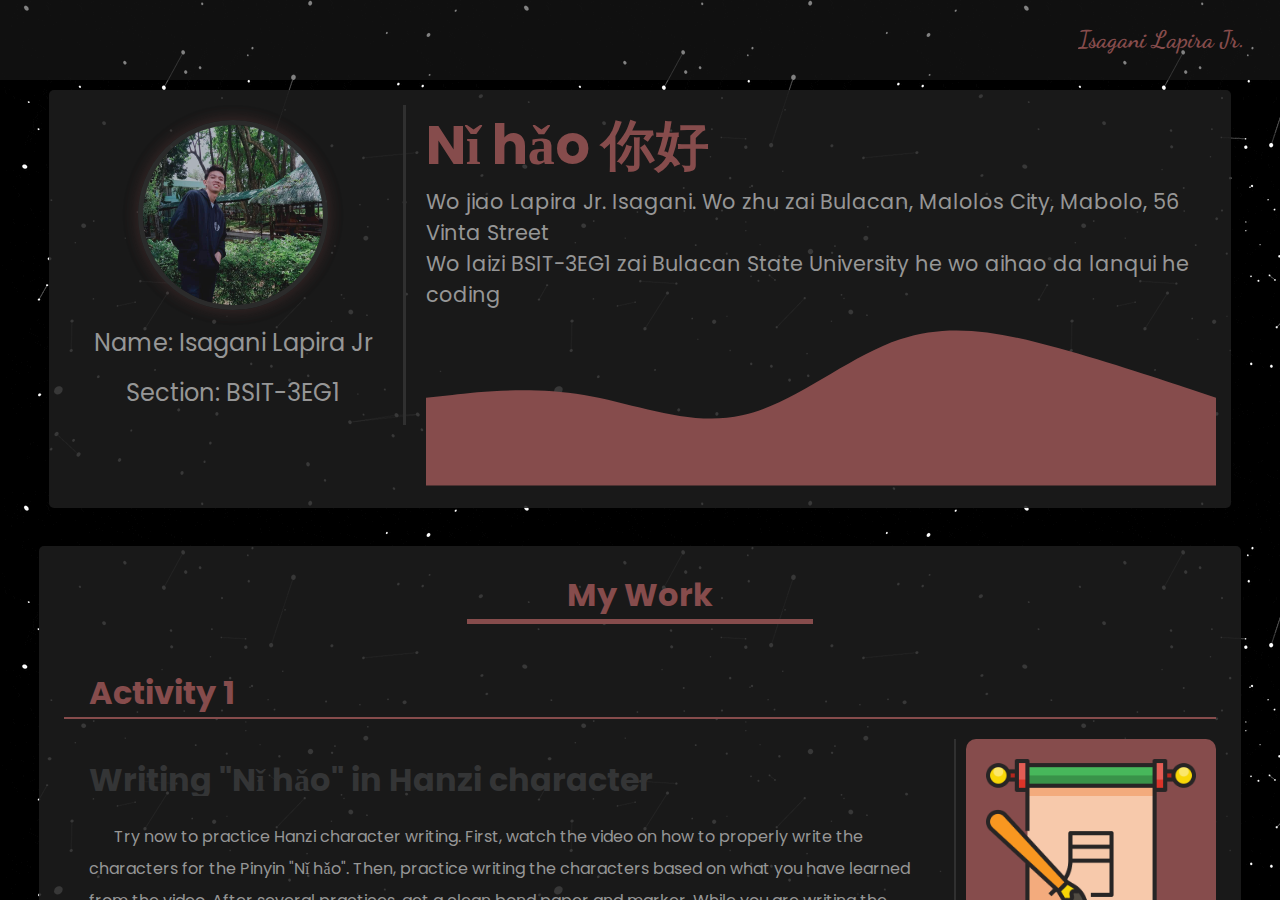
==== index.html @ 78a01599 "Update index.html" ====
<!DOCTYPE html>
<html lang="en">
<head>
    <meta charset="UTF-8">
    <meta http-equiv="X-UA-Compatible" content="IE=edge">
    <meta name="viewport" content="width=device-width, initial-scale=1.0">
    <title>Isagani Lapira Jr | Portfolio</title>

    <link rel="stylesheet" href="style.css">
    
    <link rel="preconnect" href="https://fonts.googleapis.com">
    <link rel="preconnect" href="https://fonts.gstatic.com" crossorigin>
    <link href="https://fonts.googleapis.com/css2?family=Dancing+Script:wght@500&family=Freehand&family=Montserrat:ital,wght@0,400;0,700;1,400;1,600;1,700;1,800&family=Poppins:ital,wght@0,400;0,700;1,400&family=Roboto:wght@300;400;500&family=Source+Sans+Pro:ital@1&display=swap" rel="stylesheet">

</head>
<body>
    
    <div class="container">
        <div class="navPart">
            <span>Isagani Lapira Jr.</span>
        </div>

        <div class="headingPart">
            <div class="profileSection">
                <img src="profile.jpg" alt="profile picture"/>
                <p>Name: Isagani Lapira Jr</p>
                <p>Section: BSIT-3EG1</p>
            </div>

            <div class="welcomingSection">
                <h1>Nǐ hǎo 你好</h1>
                <p>Wo jiao Lapira Jr. Isagani. Wo zhu zai Bulacan, Malolos City, Mabolo, 56 Vinta Street</p>
                <p>Wo laizi BSIT-3EG1 zai Bulacan State University he wo aihao da lanqui he coding</p>
                
                <svg xmlns="http://www.w3.org/2000/svg" viewBox="0 0 1440 320"><path fill="rgb(134, 76, 76)" fill-opacity="1" d="M0,160L48,154.7C96,149,192,139,288,154.7C384,171,480,213,576,192C672,171,768,85,864,53.3C960,21,1056,43,1152,69.3C1248,96,1344,128,1392,144L1440,160L1440,320L1392,320C1344,320,1248,320,1152,320C1056,320,960,320,864,320C768,320,672,320,576,320C480,320,384,320,288,320C192,320,96,320,48,320L0,320Z"></path></svg>
            </div>
        </div>

        <div class="myWork">
            <h1>My Work</h1>
            <br/>
            <div class="activitiesContainer">

                <div class="activitySection">
                    <h1 class="left">Activity 1</h1>
                    <div class="about">
                        <div class="description">
                            <p id="title">Writing "Nǐ hǎo" in Hanzi character</p>
                            <p><span>Try now</span> to practice Hanzi character writing.  First, watch the video on how to properly write the characters for the Pinyin "Nǐ hǎo".  Then, practice writing the characters based on what you have learned from the video.  
                                After several practices, get a clean bond paper and marker.  While you are writing the characters, record a short video.  Be sure that you are clearly showing how you are writing the Hanzi characters, and your face should also be seen during recording. 
                                Don't forget to put your details in the upper left corner of your bond paper [LastName,FirstName MI.], [Course, Year, Section, Group]. Follow the correct filename format: DelaCruzJuanBSIT3XG1_FL301_Activity1.mp4.  Upload your file on the folder link provided here</p>

                                <a href="activity1.html" id="act" target="_blank">Activity 1</a>
                        </div>
                        <img src="activity1.png" alt="">
                    </div>
                </div>

                <!-- Act 2-->
                <div class="activitySection">
                    <h1 class="right">Activity 2</h1>
                    <div class="about">
                        <img src="listen.png" alt="">
                        <div class="description">
                            <p class="title2">Practicing Pronounciation</p>
                            <p class="descript2"><span>LISTENING</span> LISTENING and SPEAKING Activity. Listen to the given audio files (FL 310 Class Site).  Practice the correct pronunciation of 
                                the Mandarin phases and record your own audio file reciting the five phrases.  Save your audio file.</p>
                            
                            <a href="activity2.html" id="act2" target="_blank">Activity 2</a>
                        </div>
                    </div>
                </div>

                
                <!-- act 3 -->
                <div class="activitySection">
                    <h1 class="left">Activity 3</h1>
                    <div class="about">
                        <div class="description">
                            <p id="title"> Introduce Yourself in Mandarin</p>
                            <p><span>Get</span> Get a partner from your FL 301 classmates.  Watch the video on "How to Introduce Yourself in Mandarin?" on FL 301 Class Site.  
                                Based on the video and UNIT 1 lessons that you have learned, do your virtual conversation through Google Meet/Zoom/MS Teams Meeting/ FaceTime/ FB Messenger, etc.  
                                Be sure to record your conversation using screen recording (or using any video recording features depending on the apps that you prefer to use).  Practice your dialogues several times to master the correct pronunciation before having your recorded conversation.</p>
                        
                            <a href="activity3.html" id="act" target="_blank">Activity 3</a>
                        </div>
                        <img src="handshake.png" alt="">
                    </div>
                </div>


                <!-- Act 4-->
                <div class="activitySection">
                    <h1 class="right">Activity 4</h1>
                    <div class="about">
                        <img src="soccer-player.png" alt="">
                        <div class="description">
                            <p class="title2">Introduce your friend</p>
                            <p class="descript2"><span>Record</span> Record a short video wherein you are going to show a picture of your best friend.  
                                Introduce your best friend and tell us something about him/her.  Also, share with us what ball game is he/she interested to play and/or what language does he/she is interested to study.  
                                You may include other related contents.  Please ensure that your video will not exceed 2 minutes.</p>
                        
                            <a href="activity4.html" id="act2" target="_blank">Activity 4</a>
                        </div>
                    </div>
                </div>

                <!-- act 5 -->
                <div class="activitySection">
                    <h1 class="left">Activity 5</h1>
                    <div class="about">
                        <div class="description">
                            <p id="title"> Happy Birthday in Mandarin</p>
                            <p><span>Get</span>Using a piece of bond paper and a board marker, write the Hanzi characters for "Happy birthday!". Record a video while you are writing the Hanzi characters and show your output. 
                                Greet your friend or relative (in Mandarin) who will be celebrating his/her birthday this October to December.</p>
                        
                            <a href="activity5.html" id="act" target="_blank">Activity 5</a>
                        </div>
                        <img src="happy-birthday.png" alt="">
                    </div>
                </div>

                <!-- Act 6-->
                <div class="activitySection">
                    <h1 class="right">Activity 6</h1>
                    <div class="about">
                        <img src="diary.png" alt="">
                        <div class="description">
                            <p class="title2">Short Diary in Mandarin</p>
                            <p class="descript2"><span>Using</span> Using Canva templates, write your own short diary with 10-15 Mandarin sentences (Pinyin). You may omit the tone symbols for this activity. Be creative and artistic 
                                with your output. You may write about your birthday celebrations, Christmas or New Year's gatherings, or you may just share your experiences during your vacation. Share also some photos of the events/gatherings.</p>
                        
                            <a href="activity6.html" id="act2" target="_blank">Activity 6</a>
                        </div>
                    </div>
                </div>

                <!-- Act 7-->
                 <div class="activitySection">
                    <h1 class="left">Activity 7</h1>
                    <div class="about">
                        <div class="description">
                            <p id="title"> Family Tree</p>
                            <p><span>using</span> Canva, create your family tree and label each member properly.  Download your output as JPEG and use proper filename format.  Upload it through the attached folder link below.</p>
                        
                            <a href="activity7.html" id="act" target="_blank">Activity 7</a>
                        </div>
                        <img src="family-tree.png" alt="">
                    </div>
                </div>

            </div>
        </div>

    </div>


</body>
</html>
---- style.css ----
*{
    margin: 0;
    padding: 0;
    font-family: "Poppins";
    overflow-x: hidden;
}
.container{
    position: relative;
    width: 100vw;
    height: 100vh;
    background-image: url("giphy.gif");
    background-attachment: fixed;
}

.navPart{
    background-color: rgba(29, 29, 29, 0.548);
    position: relative;
    width: 100%;
    height: 80px;
    display: flex;
    justify-content: end;
    color: rgb(134, 76, 76);
}

.navPart span{
    margin: 25px 35px;
    font-size: 24px;
    font-family: 'Dancing Script', cursive; 
    font-weight: bold;
}

.headingPart,
.myWork{
    position: relative;
    width: 90%;
    height: max-content;
    background-color: rgba(29, 29, 29, 0.877);
    margin: 10px auto;
    border-radius: 5px;
    /* //box-shadow: rgba(255, 255, 255, 0.25) 0px 0px 28px, rgba(0, 0, 0, 0.22) 0px 0px 10px; */
    padding: 15px;
    display: flex;
}

.profileSection{
    position: relative;
    width: 30%;
    height: 100%;
    border-right: 3px solid rgb(48, 48, 48);
}

.profileSection img{
    display: block;
    width: 180px;
    height: 180px;
    border-radius: 50%;
    margin: 15px auto;
    border:5px solid rgb(48, 48, 48);
    box-shadow: rgba(134, 76, 76,0.25) 0px 0px 15px, rgba(134, 76, 76, 0.22) 0px 0px 15px;
    opacity: 0.8;
}

.welcomingSection h1{
    color: rgb(134, 76, 76);
}
.profileSection p{
    text-align: center;
    font-size: 1.5em;
    margin: 15px 0;
    color: rgb(150, 150, 150);
}

.welcomingSection{
    position: relative;
    width: 70%;
    height: 100%;
    margin-left: 10px;
    color: rgb(150, 150, 150);
    padding-left: 10px;
}

.welcomingSection h1{
    font-size: 54px;
}
.welcomingSection p{
    font-size: 1.3em;
}

.myWork{
    margin-top: 3%;
    margin-bottom: 3%;
    color: rgb(150, 150, 150);
    display: block;
    padding:25px;
}
.myWork h1{
    color: rgb(134, 76, 76);
    border-bottom: 5px solid rgb(134, 76, 76);
    width: 30%;
    text-align: center;
    display: block;
    margin: 0 auto;
}

.activitiesContainer{
    width: 100%;
    height: max-content;
    margin-bottom: 10px;
    border-radius: 10px;
}

.activitySection{
    position: relative;
    width: 100%;
    height: max-content;
    margin-top: 20px;
}
.activitySection .left,
.activitySection .right{
    color: rgb(134, 76, 76);
    border-bottom: 2px solid rgb(134, 76, 76);
    width: 100%;
    text-align: left;
    display: block;
    margin: 0;
    padding-left: 25px;
}

.about{
    position: relative;
    width: 100%;
    height: max-content;
    display: flex;
    margin-top: 20px;
}

.description{
    width: 80%;
    line-height: 2em;
    padding: 25px;
    border-right: 2px solid rgb(48, 48, 48);
    margin-right: 10px;
}

#title,
.title2{
    font-size: 32px;
    margin-bottom: 25px;
    font-weight: bold;
    color: rgb(52, 53, 54);
    overflow-y: hidden;
}

.title2,
.descript2{
    text-align: right;
}



.description span{
    padding-left: 25px;
}

.about img{
    width: 20%;
    height: 20%;
    padding: 20px;
    background-color: rgb(134, 76, 76);
    border-radius: 10px;
    cursor: pointer;
}

.activitySection .right{
    position: relative;
    text-align: right;
    padding-left: 0;

}

.about img:hover{
    box-shadow: rgba(228, 223, 223, 0.555) 0px 0px 25px,rgba(204, 202, 202, 0.555) 0px 0px 25px;   
    transition: 0.10s ease-in-out;

}

#act:link,
#act:visited,
#act2:link,
#act2:visited{
    font-size: 22px;
    font-weight: bold;
    font-family: "Poppins";
    font-style: italic;
    color: rgb(134, 76, 76);
}

#act2{
    display: block;
    text-align: end;
}
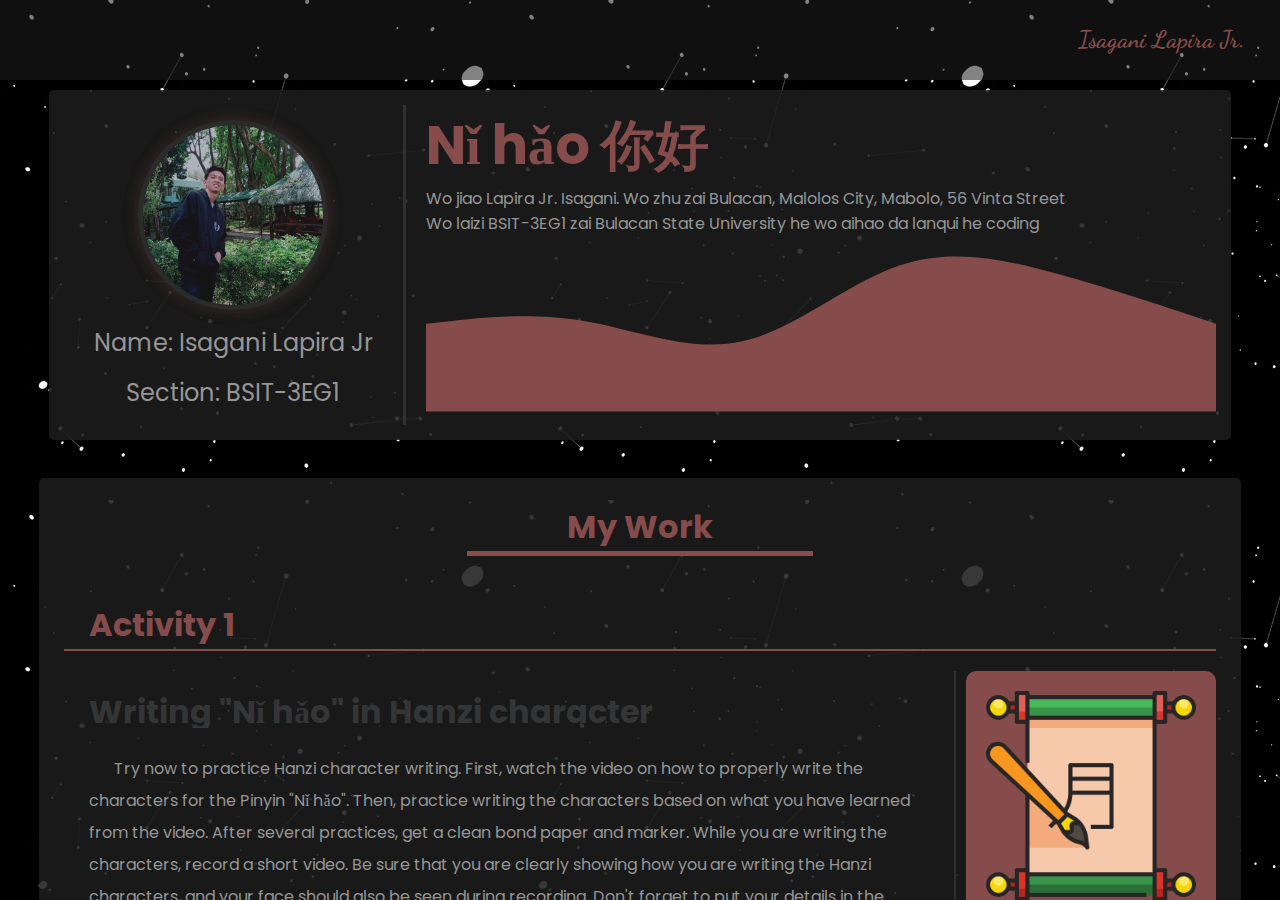
==== commit 65a9c472: "Update index.html" ====
--- a/index.html
+++ b/index.html
@@ -50,7 +50,7 @@
                                 After several practices, get a clean bond paper and marker.  While you are writing the characters, record a short video.  Be sure that you are clearly showing how you are writing the Hanzi characters, and your face should also be seen during recording. 
                                 Don't forget to put your details in the upper left corner of your bond paper [LastName,FirstName MI.], [Course, Year, Section, Group]. Follow the correct filename format: DelaCruzJuanBSIT3XG1_FL301_Activity1.mp4.  Upload your file on the folder link provided here</p>
 
-                                <a href="activity1.html" id="act" target="_blank">Activity 1</a>
+                                <a href="activity1.html" id="act" target="_blank">Click to see Activity 1</a>
                         </div>
                         <img src="activity1.png" alt="">
                     </div>
@@ -66,7 +66,7 @@
                             <p class="descript2"><span>LISTENING</span> LISTENING and SPEAKING Activity. Listen to the given audio files (FL 310 Class Site).  Practice the correct pronunciation of 
                                 the Mandarin phases and record your own audio file reciting the five phrases.  Save your audio file.</p>
                             
-                            <a href="activity2.html" id="act2" target="_blank">Activity 2</a>
+                            <a href="activity2.html" id="act2" target="_blank">Click to see Activity 2</a>
                         </div>
                     </div>
                 </div>
@@ -82,7 +82,7 @@
                                 Based on the video and UNIT 1 lessons that you have learned, do your virtual conversation through Google Meet/Zoom/MS Teams Meeting/ FaceTime/ FB Messenger, etc.  
                                 Be sure to record your conversation using screen recording (or using any video recording features depending on the apps that you prefer to use).  Practice your dialogues several times to master the correct pronunciation before having your recorded conversation.</p>
                         
-                            <a href="activity3.html" id="act" target="_blank">Activity 3</a>
+                            <a href="activity3.html" id="act" target="_blank">Click to see Activity 3</a>
                         </div>
                         <img src="handshake.png" alt="">
                     </div>
@@ -100,7 +100,7 @@
                                 Introduce your best friend and tell us something about him/her.  Also, share with us what ball game is he/she interested to play and/or what language does he/she is interested to study.  
                                 You may include other related contents.  Please ensure that your video will not exceed 2 minutes.</p>
                         
-                            <a href="activity4.html" id="act2" target="_blank">Activity 4</a>
+                            <a href="activity4.html" id="act2" target="_blank">Click to see Activity 4</a>
                         </div>
                     </div>
                 </div>
@@ -114,7 +114,7 @@
                             <p><span>Get</span>Using a piece of bond paper and a board marker, write the Hanzi characters for "Happy birthday!". Record a video while you are writing the Hanzi characters and show your output. 
                                 Greet your friend or relative (in Mandarin) who will be celebrating his/her birthday this October to December.</p>
                         
-                            <a href="activity5.html" id="act" target="_blank">Activity 5</a>
+                            <a href="activity5.html" id="act" target="_blank">Click to see Activity 5</a>
                         </div>
                         <img src="happy-birthday.png" alt="">
                     </div>
@@ -130,7 +130,7 @@
                             <p class="descript2"><span>Using</span> Using Canva templates, write your own short diary with 10-15 Mandarin sentences (Pinyin). You may omit the tone symbols for this activity. Be creative and artistic 
                                 with your output. You may write about your birthday celebrations, Christmas or New Year's gatherings, or you may just share your experiences during your vacation. Share also some photos of the events/gatherings.</p>
                         
-                            <a href="activity6.html" id="act2" target="_blank">Activity 6</a>
+                            <a href="activity6.html" id="act2" target="_blank">Click to see Activity 6</a>
                         </div>
                     </div>
                 </div>
@@ -143,11 +143,38 @@
                             <p id="title"> Family Tree</p>
                             <p><span>using</span> Canva, create your family tree and label each member properly.  Download your output as JPEG and use proper filename format.  Upload it through the attached folder link below.</p>
                         
-                            <a href="activity7.html" id="act" target="_blank">Activity 7</a>
+                            <a href="activity7.html" id="act" target="_blank">Click to see Activity 7</a>
                         </div>
                         <img src="family-tree.png" alt="">
                     </div>
                 </div>
+                
+                <!-- Act 8-->
+                <div class="activitySection">
+                    <h1 class="right">Activity 8</h1>
+                    <div class="about">
+                        <img src="diary.png" alt="">
+                        <div class="description">
+                            <p class="title2">How to order at McDonald's</p>
+                            <p class="descript2"><span>Using</span> Get a partner from your classmates. Watch the video "How to Order at Mc Donald's" on our FL 301 Class Site.  . Based on this video and UNIT 3 lessons that you have learned, 
+                                do your virtual conversation. Be sure to record your conversation using screen recording (or using any video recording features depending on the app that you prefer to use). One of you will act as the CUSTOMER and 
+                                the other one will be the Mc Donald's CREW. Practice your dialogues several times to master the correct pronunciation before having your recorded conversation. Save the recorded conversation and submit by uploading thru the folder link below.</p>
+                        
+                            <a href="activity8.html" id="act2" target="_blank">Click to see Activity 8</a>
+                        </div>
+                    </div>
+                </div>
+
+            </div>
+        </div>
+        
+        <!-- project container -->
+        <div class="myWork">
+            <h1>Our Project</h1>
+            <br/>
+            <div class="projectContainer">
+                <video src="" autoplay controls muted></video>
+                <a id="driveLink" href="https://drive.google.com/file/d/1Hxjf70FiqIdoVsfxsuqsIBAx1g6ctvLH/view?usp=sharing"><img src="google-drive.png" alt="google drive"></a>
 
             </div>
         </div>
--- a/style.css
+++ b/style.css
@@ -83,9 +83,6 @@
 .welcomingSection h1{
     font-size: 54px;
 }
-.welcomingSection p{
-    font-size: 1.3em;
-}
 
 .myWork{
     margin-top: 3%;
@@ -103,11 +100,20 @@
     margin: 0 auto;
 }
 
-.activitiesContainer{
+.activitiesContainer,
+.projectContainer{
     width: 100%;
     height: max-content;
     margin-bottom: 10px;
     border-radius: 10px;
+}
+
+.projectContainer video{
+    width: 40%;
+    height: 30%;
+    border-radius: 10px;
+    display: block;
+    margin: 10px auto;
 }
 
 .activitySection{
@@ -201,5 +207,24 @@
     text-align: end;
 }
 
-
-
+a{
+    display: block;
+    text-align: left;
+}
+
+#driveLink img{
+    width: 24px;
+    height: 24px;
+    border-radius: 100%;
+}
+#driveLink{
+    text-align:center;
+}
+
+
+#driveLink img:hover{
+    box-shadow: 0 2px 10px rgb(192, 190, 190);
+}
+
+
+
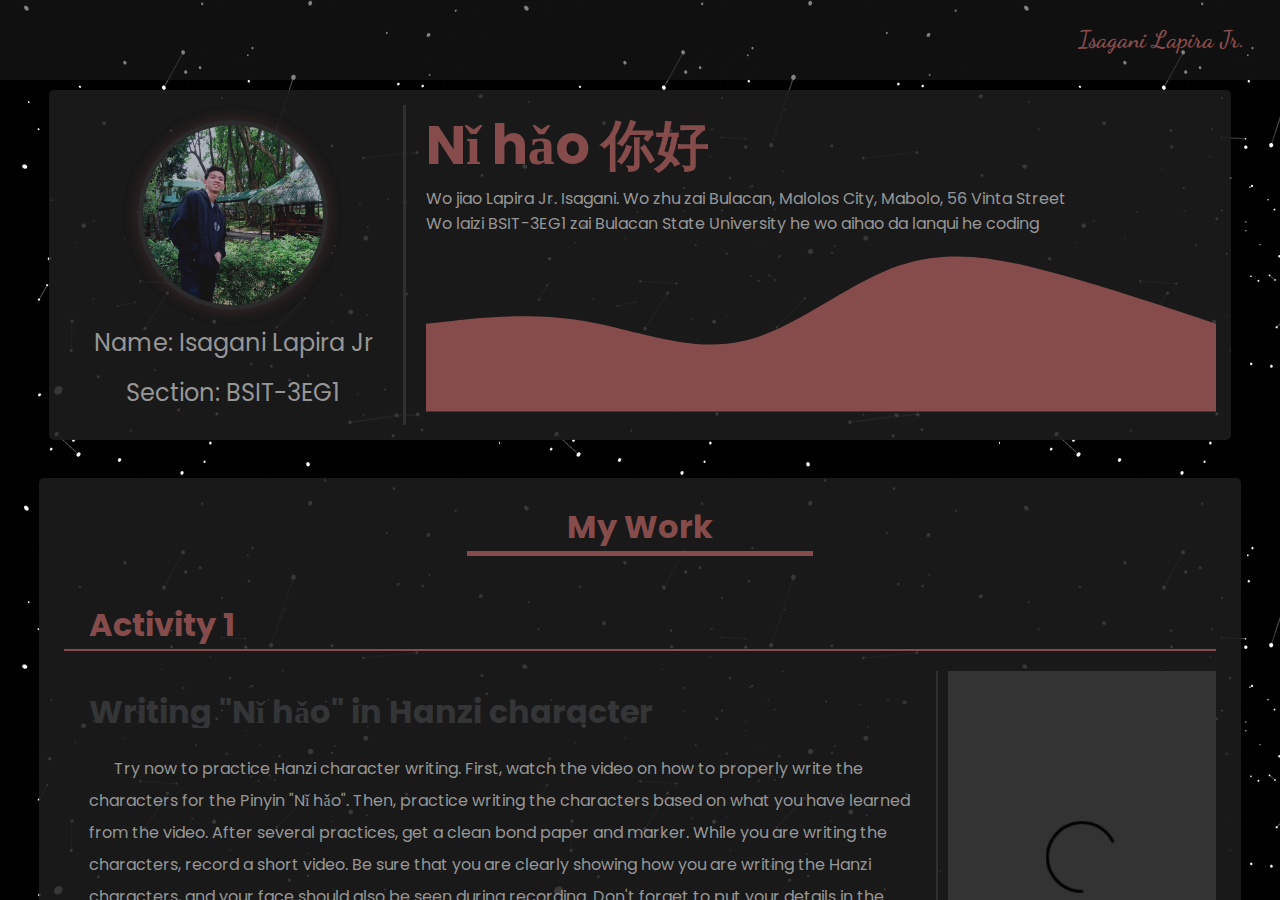
==== commit 6a6e2e4e: "Update index.html" ====
--- a/index.html
+++ b/index.html
@@ -52,7 +52,7 @@
 
                                 <a href="activity1.html" id="act" target="_blank">Click to see Activity 1</a>
                         </div>
-                        <img src="activity1.png" alt="">
+                        <video src="ac1.mp4" autoplay muted controls></video>
                     </div>
                 </div>
 
@@ -60,7 +60,7 @@
                 <div class="activitySection">
                     <h1 class="right">Activity 2</h1>
                     <div class="about">
-                        <img src="listen.png" alt="">
+                        <audio src="act2.mp3" autoplay controls></audio>
                         <div class="description">
                             <p class="title2">Practicing Pronounciation</p>
                             <p class="descript2"><span>LISTENING</span> LISTENING and SPEAKING Activity. Listen to the given audio files (FL 310 Class Site).  Practice the correct pronunciation of 
@@ -84,7 +84,7 @@
                         
                             <a href="activity3.html" id="act" target="_blank">Click to see Activity 3</a>
                         </div>
-                        <img src="handshake.png" alt="">
+                        <video src="act3.mp4" autoplay muted controls></video>
                     </div>
                 </div>
 
@@ -93,7 +93,7 @@
                 <div class="activitySection">
                     <h1 class="right">Activity 4</h1>
                     <div class="about">
-                        <img src="soccer-player.png" alt="">
+                        <video src="act4.mp4" autoplay muted controls></video>
                         <div class="description">
                             <p class="title2">Introduce your friend</p>
                             <p class="descript2"><span>Record</span> Record a short video wherein you are going to show a picture of your best friend.  
@@ -116,7 +116,7 @@
                         
                             <a href="activity5.html" id="act" target="_blank">Click to see Activity 5</a>
                         </div>
-                        <img src="happy-birthday.png" alt="">
+                        <video src="act5.mp4" autoplay muted controls></video>
                     </div>
                 </div>
 
@@ -124,7 +124,7 @@
                 <div class="activitySection">
                     <h1 class="right">Activity 6</h1>
                     <div class="about">
-                        <img src="diary.png" alt="">
+                        <img src="act6.png"/>
                         <div class="description">
                             <p class="title2">Short Diary in Mandarin</p>
                             <p class="descript2"><span>Using</span> Using Canva templates, write your own short diary with 10-15 Mandarin sentences (Pinyin). You may omit the tone symbols for this activity. Be creative and artistic 
@@ -145,7 +145,7 @@
                         
                             <a href="activity7.html" id="act" target="_blank">Click to see Activity 7</a>
                         </div>
-                        <img src="family-tree.png" alt="">
+                        <img id="picture" src="familyTree.jpg"/>
                     </div>
                 </div>
                 
@@ -153,7 +153,7 @@
                 <div class="activitySection">
                     <h1 class="right">Activity 8</h1>
                     <div class="about">
-                        <img src="diary.png" alt="">
+                        <video src="act8.mp4" autoplay muted controls></video>
                         <div class="description">
                             <p class="title2">How to order at McDonald's</p>
                             <p class="descript2"><span>Using</span> Get a partner from your classmates. Watch the video "How to Order at Mc Donald's" on our FL 301 Class Site.  . Based on this video and UNIT 3 lessons that you have learned, 
@@ -173,7 +173,7 @@
             <h1>Our Project</h1>
             <br/>
             <div class="projectContainer">
-                <video src="" autoplay controls muted></video>
+                <video src="fl-1.mp4" autoplay controls muted></video>
                 <a id="driveLink" href="https://drive.google.com/file/d/1Hxjf70FiqIdoVsfxsuqsIBAx1g6ctvLH/view?usp=sharing"><img src="google-drive.png" alt="google drive"></a>
 
             </div>
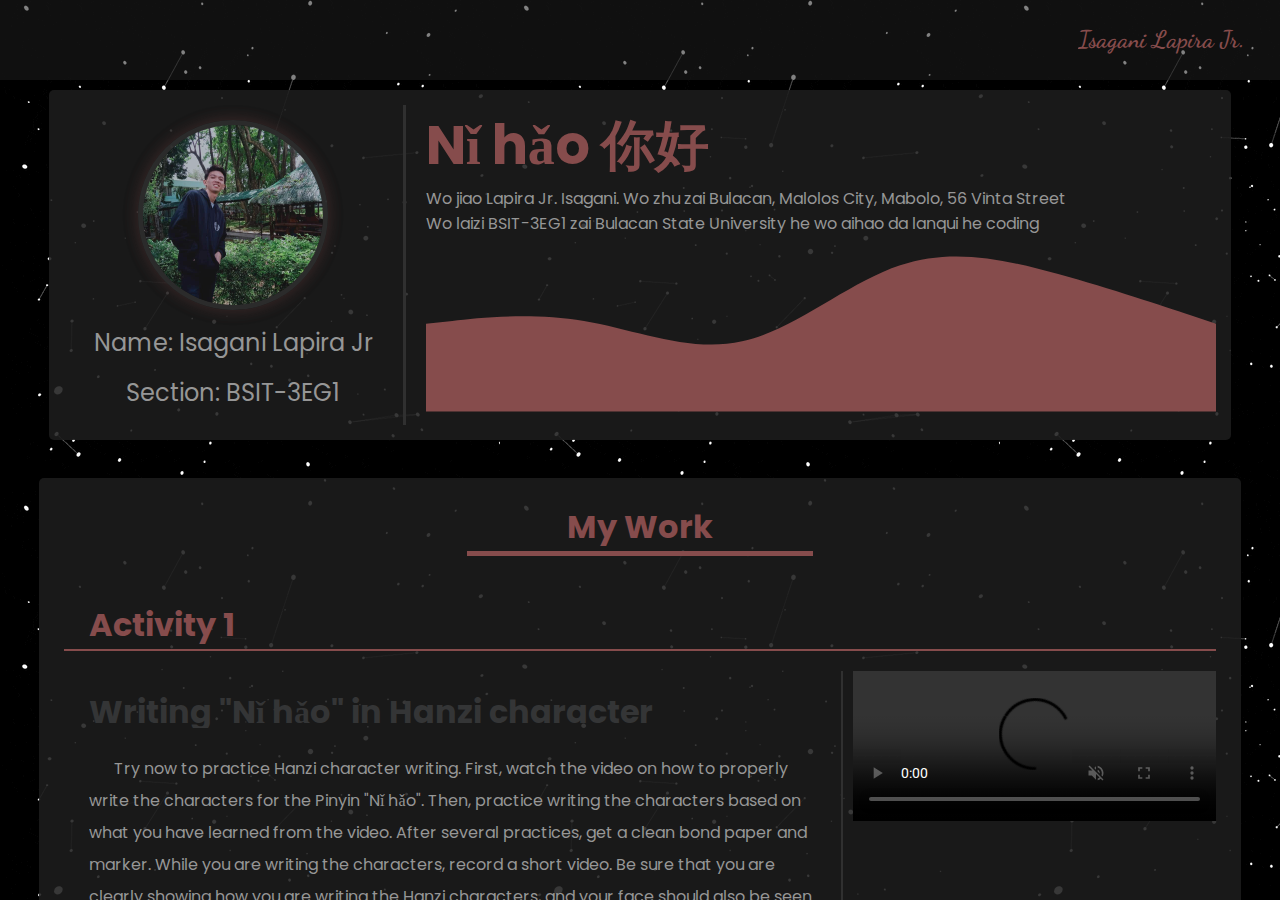
==== commit 9b1e9678: "Update index.html" ====
--- a/index.html
+++ b/index.html
@@ -174,7 +174,7 @@
             <br/>
             <div class="projectContainer">
                 <video src="fl-1.mp4" autoplay controls muted></video>
-                <a id="driveLink" href="https://drive.google.com/file/d/1Hxjf70FiqIdoVsfxsuqsIBAx1g6ctvLH/view?usp=sharing"><img src="google-drive.png" alt="google drive"></a>
+                <a id="driveLink" href="https://drive.google.com/file/d/1sQly_Et5NuP6kMlunWvdQdSNzltTlrJQ/view?usp=share_link"><img src="google-drive.png" alt="google drive"></a>
 
             </div>
         </div>
--- a/style.css
+++ b/style.css
@@ -226,5 +226,11 @@
     box-shadow: 0 2px 10px rgb(192, 190, 190);
 }
 
-
-
+.activitySection video{
+    width: 40%;
+    height: 40%;
+}
+
+
+
+
